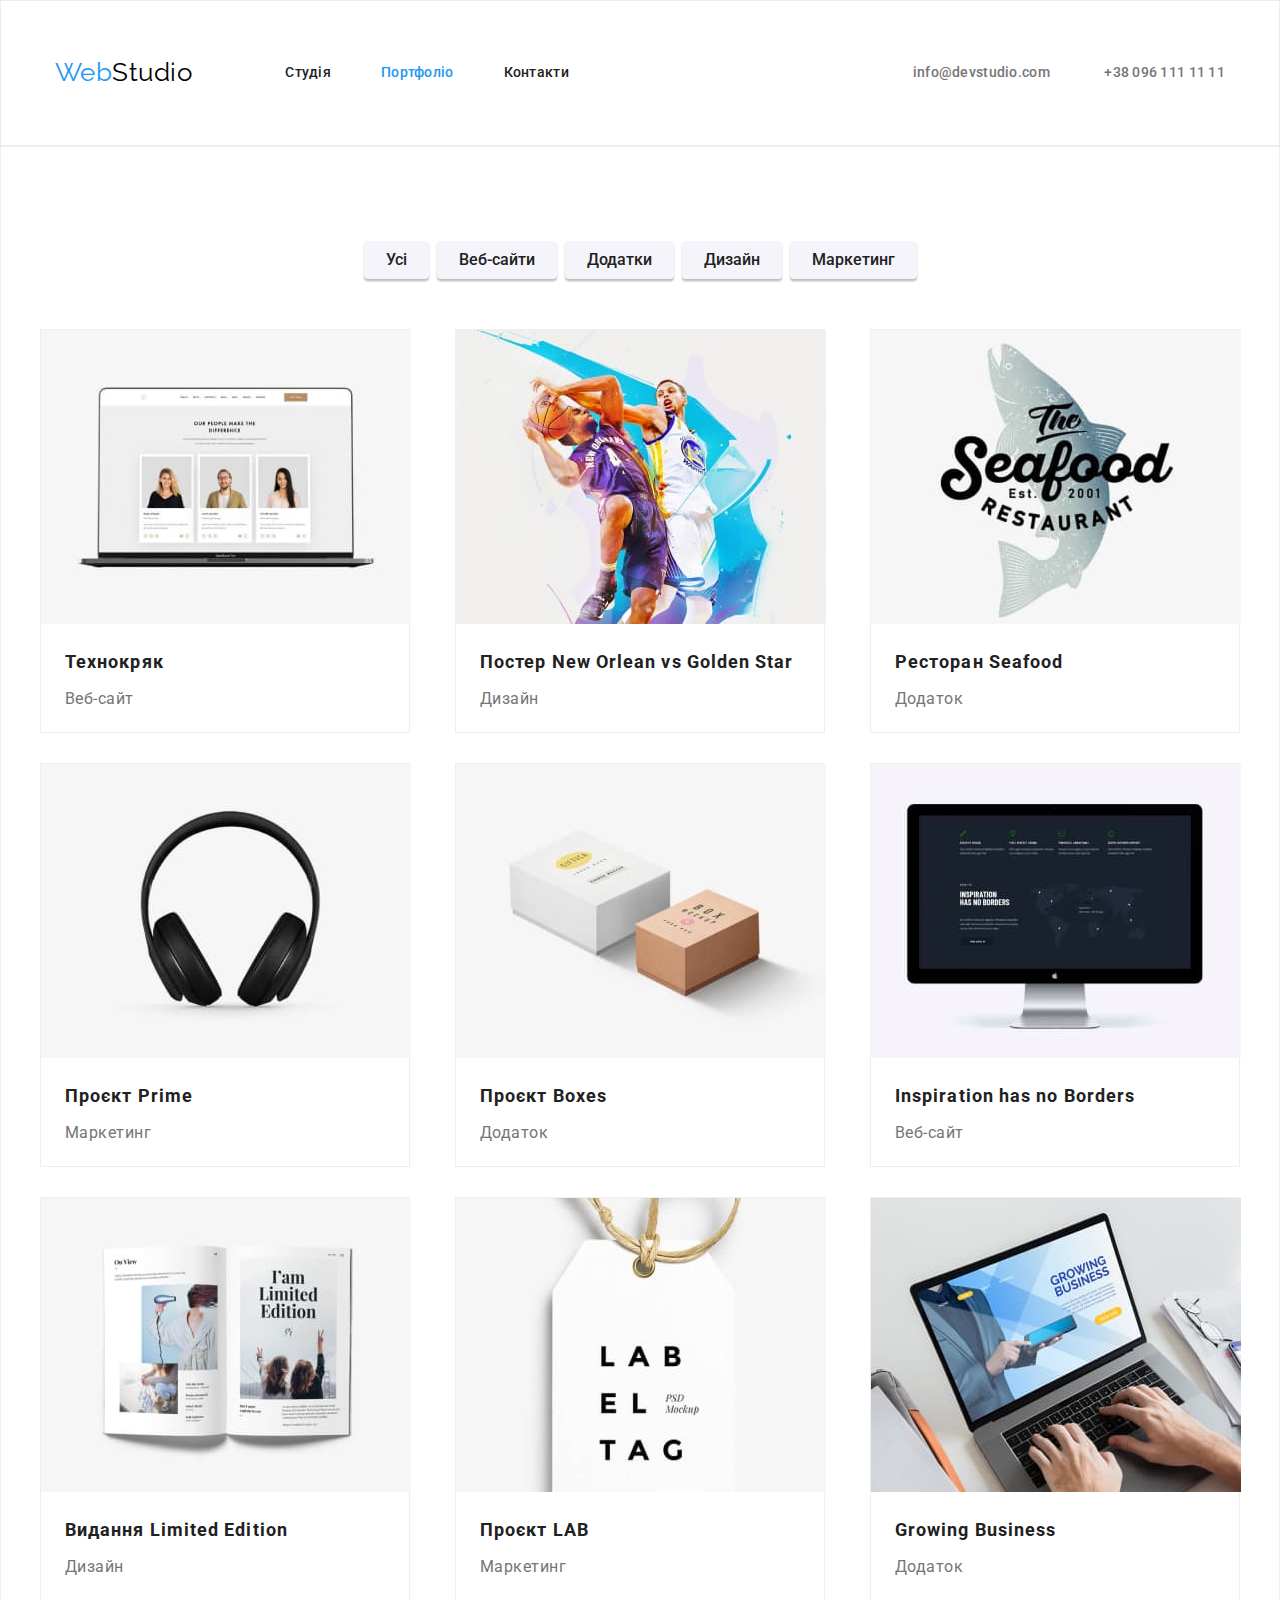
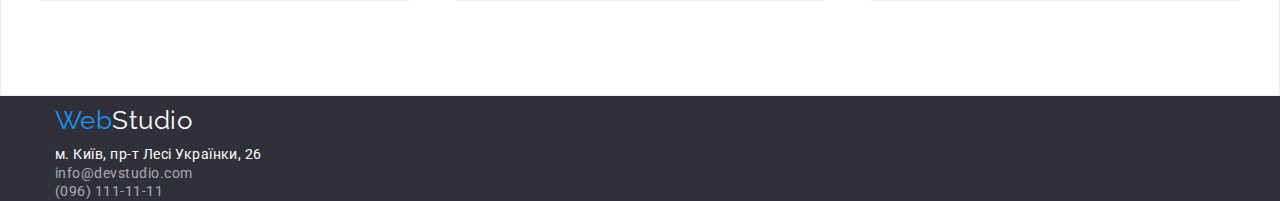
==== portfolio.html @ 74b1139f "BKG-Hero" ====
<!DOCTYPE html>
<html lang="uk">
  <head>
    <meta charset="UTF-8" />
    <meta http-equiv="X-UA-Compatible" content="IE=edge" />
    <meta name="viewport" content="width=device-width, initial-scale=1.0" />
    <title>Document</title>
    <link rel="preconnect" href="https://fonts.googleapis.com" />
    <link rel="preconnect" href="https://fonts.gstatic.com" crossorigin />
    <link
      href="https://fonts.googleapis.com/css2?family=Raleway:wght@700&family=Roboto:wght@400;500;700;900&display=swap"
      rel="stylesheet"
    />
    <link
      rel="stylesheet"
      href="https://cdnjs.cloudflare.com/ajax/libs/modern-normalize/1.1.0/modern-normalize.min.css"
    />
    <link rel="stylesheet" href="./css/styles.css" />
  </head>
  <body>
    <!-- Шапка сайта -->
    <header class="header">
      <div class="container-header">
        <a href="./index.html" lang="en" class="logo">
          <span class="logo-web">Web</span
          ><span class="logo-studio">Studio</span>
        </a>

        <nav>
          <ul class="nav-site list">
            <li class="nav-link">
              <a href="./index.html" class="link">Студія</a>
            </li>
            <li class="nav-link">
              <a href="./portfolio.html" class="link current">Портфоліо</a>
            </li>
            <li class="nav-link"><a href="#" class="link">Контакти</a></li>
          </ul>
        </nav>
        <div class="container-contact">
          <ul class="nav list">
            <li class="nav-contact">
              <a href="mailto:info@devstudio.com" class="item"
                >info@devstudio.com</a
              >
            </li>
            <li class="nav-contact">
              <a href="tel:+380961111111" class="item">+38 096 111 11 11</a>
            </li>
          </ul>
        </div>
      </div>
    </header>

    <main>
      <!-- Що робимо -->
      <section class="project">
        <div class="container-project">
          <h1 hidden>Що ми робимо</h1>
          <ul class="btn list">
            <li>
              <button class="buttons" type="button">Усі</button>
            </li>
            <li>
              <button class="buttons" type="button">Веб-сайти</button>
            </li>
            <li>
              <button class="buttons" type="button">Додатки</button>
            </li>
            <li>
              <button class="buttons" type="button">Дизайн</button>
            </li>
            <li>
              <button class="buttons" type="button">Маркетинг</button>
            </li>
          </ul>
        </div>

        <!-- Проекти -->
        <div class="container-portfolio">
          <h2 hidden>Наши проекти</h2>
          <div class="container-portfolio-list">
            <ul class="portfolio-list">
              <li class="section-project list">
                <img
                  class="photo-portfolio"
                  src="./images/portfo1.jpg"
                  alt="Відкритий ноутбук"
                  width="370"
                />
                <h3 class="aside-subject">Технокряк</h3>
                <p class="subject">Веб-сайт</p>
              </li>
              <li class="section-project list">
                <img
                  class="photo-portfolio"
                  src="./images/portfo2.jpg"
                  alt="Грають в баскетбол"
                  width="370"
                />
                <h3 class="aside-subject">Постер New Orlean vs Golden Star</h3>
                <p class="subject">Дизайн</p>
              </li>
              <li class="section-project list">
                <img
                  class="photo-portfolio"
                  src="./images/portfo3.jpg"
                  alt="Логотип ресторану"
                  width="370"
                />
                <h3 class="aside-subject">Ресторан Seafood</h3>
                <p class="subject">Додаток</p>
              </li>
              <li class="section-project list">
                <img
                  class="photo-portfolio"
                  src="./images/portfo4.jpg"
                  alt="Навушники"
                  width="370"
                />
                <h3 class="aside-subject">Проєкт Prime</h3>
                <p class="subject">Маркетинг</p>
              </li>
              <li class="section-project list">
                <img
                  class="photo-portfolio"
                  src="./images/portfo5.jpg"
                  alt="Дві коробки"
                  width="370"
                />
                <h3 class="aside-subject">Проєкт Boxes</h3>
                <p class="subject">Додаток</p>
              </li>
              <li class="section-project list">
                <img
                  class="photo-portfolio"
                  src="./images/portfo6.jpg"
                  alt="Монітор"
                  width="370"
                />
                <h3 class="aside-subject">Inspiration has no Borders</h3>
                <p class="subject">Веб-сайт</p>
              </li>
              <li class="section-project list">
                <img
                  class="photo-portfolio"
                  src="./images/portfo7.jpg"
                  alt="Відкрита книга"
                  width="370"
                />
                <h3 class="aside-subject">Видання Limited Edition</h3>
                <p class="subject">Дизайн</p>
              </li>
              <li class="section-project list">
                <img
                  class="photo-portfolio"
                  src="./images/portfo8.jpg"
                  alt="Бірка"
                  width="370"
                />
                <h3 class="aside-subject">Проєкт LAB</h3>
                <p class="subject">Маркетинг</p>
              </li>
              <li class="section-project list">
                <img
                  class="photo-portfolio"
                  src="./images/portfo9.jpg"
                  alt="Працює з ноутбуком"
                  width="370"
                />
                <h3 class="aside-subject">Growing Business</h3>
                <p class="subject">Додаток</p>
              </li>
            </ul>
          </div>
        </div>
      </section>
    </main>

    <!-- Футер -->

    <footer class="footer">
      <div class="container-footer">
        <a class="logo-footer" href="./index.html"
          ><span class="logo-webf">Web</span>Studio</a
        >

        <address>
          <ul class="nav-footer list">
            <li>
              <a
                class="items"
                href="https://goo.gl/maps/CPtrU1FHBa2aNyZL9"
                target="_blank"
                rel="noopener noreferrer nofollow"
              >
                м. Київ, пр-т Лесі Українки, 26</a
              >
            </li>
            <li>
              <a class="items-contact" href="mailto:info@devstudio.com"
                >info@devstudio.com</a
              >
            </li>
            <li>
              <a class="items-contact" href="tel:+380961111111"
                >(096) 111-11-11</a
              >
            </li>
          </ul>
        </address>
      </div>
    </footer>
  </body>
</html>
---- css/styles.css ----
/* колір основного тексту #212121*/
/* вторинний колір тексту rgba(117, 117, 117, 1) */
/* білий #FFFFFF */
/* акцент #2196F3 */
/* вторинний колір фона #F5F4FA */
/* колір контактів #757575 */

:root {
  --primary-text-color: #212121;
  --color-white: #ffffff;
  --text-color: #757575;
  --accent-color: #2196f3;
  --background-color-primary: #2f303a;
  --background-color: #f5f5f5;
  --background-color-sekondary: #f5f4fa;
  --color-logo: #000000;
  --background-color-button: #188ce8;
  --font-family-primary: Roboto;
  --font-family-sekondary: Raleway;
  --color-text-contact: rgba(255, 255, 255, 0.6);
}

body {
  color: var(--primary-text-color);
  font-family: Roboto, sans-serif;
  letter-spacing: 0.03em;
}

.list {
  padding: 0;
  margin: 0;
  list-style: none;
}

/* Лого */

.header {
  border: 1px solid #ececec;
}

.container-header {
  display: flex;
  justify-content: space-between;
  align-items: center;
  width: 100%;
  max-width: 1200px;
  margin: 0 auto;
  padding: 0 15px;
}

.logo {
  padding-top: 24px;
  padding-bottom: 25px;
  margin-right: 93px;

  font-family: var(--font-family-sekondary);
  font-size: 26px;
  line-height: 1.9;
  text-decoration: none;
}

.logo .logo-web {
  color: var(--accent-color);
}

.logo .logo-web:hover,
.logo .logo-web:focus {
  color: var(--primary-text-color);
}

.logo {
  color: var(--color-logo);
}

.logo:hover,
.logo:focus {
  color: var(--accent-color);
}

.nav-site {
  display: flex;
  padding: 32px 0;
  margin: 0 auto;
}

.nav-link:not(:last-child) {
  margin-right: 50px;
}

.nav-link:last-child {
  margin-right: 344px;
}

.nav-link .link {
  color: var(--primary-text-color);
  display: block;
  padding: 32px 0;

  font-weight: 500;
  font-size: 14px;
  line-height: 1.14;
  letter-spacing: 0.02em;
  text-decoration: none;
}

.nav-link .link:hover,
.nav-link .link:focus {
  color: var(--accent-color);
}

.nav-link .link.current {
  color: var(--accent-color);
}

.container-contact {
  width: 100%;
  max-width: 1200px;
  margin: 0 auto;
}
.nav {
  display: flex;
  justify-content: space-between;
  align-content: center;
  padding-top: 32px;
  padding-bottom: 32px;
  gap: 50px;
}

.nav .item {
  display: block;
  color: var(--text-color);

  font-weight: 500;
  font-size: 14px;
  line-height: 1.14;
  letter-spacing: 0.02em;
  text-decoration: none;
}

.nav .item:hover,
.nav .item:focus {
  color: var(--accent-color);
}

/* Hero */

.hero {
  padding: 0 0 94px 0;
  text-align: center;
}

.overlay {
  width: 1600px;
  height: 600px;
  margin-left: auto;
  margin-right: auto;
  background-image: linear-gradient(
      to right,
      rgba(47, 48, 58, 0.4),
      rgba(47, 48, 58, 0.4)
    ),
    url('../images/bg-hero.jpg');
  background-repeat: no-repeat;
  background-position: center;
  background-size: contain;
}

.hero-title {
  max-width: 696px;
  padding-top: 200px;
  margin-top: 0;
  margin-bottom: 30px;
  margin-left: auto;
  margin-right: auto;
  color: var(--color-white);

  font-weight: 900;
  font-size: 44px;
  line-height: 1.36;
  letter-spacing: 0.06em;
  text-transform: uppercase;
}

.button {
  cursor: pointer;

  min-width: 216px;
  padding: 10px 32px;
  margin-bottom: 200px;
  margin-left: auto;
  margin-right: auto;

  font-family: inherit;
  font-weight: 700;
  font-size: 16px;
  line-height: 1.88;
  letter-spacing: 0.06em;
  box-shadow: 0px 4px 4px rgba(0, 0, 0, 0.15);
  border-radius: 4px;
  border: none;
  color: var(--color-white);
  background-color: var(--accent-color);
}

.button:hover,
.button:focus {
  color: var(--color-white);
  background-color: var(--background-color-button);
}

/* Section Переваги */
.section-benefits {
  padding: 94px 0;
}

.container-benefits {
  display: flex;

  width: 100%;
  max-width: 1200px;
  margin: 0 auto;
  padding: 0 15px;
}
.section-title {
  display: flex;
  padding-bottom: 24px;

  gap: 30px;
}

.title-benefits {
  display: block;
}

.title-item {
  margin-bottom: 10px;
  margin-top: 0;
  font-size: 14px;
  line-height: 1.14;
  text-transform: uppercase;
  color: var(--primary-text-color);
}

.subtitle-item {
  margin-top: 0;

  color: var(--text-color);

  font-size: 14px;
  line-height: 1.71;
}

/* Section Що робимо */
.section-work {
  padding: 94px 0;
  text-align: center;
}

.container-work {
  width: 100%;
  max-width: 1200px;
  margin: 0 auto;
  padding: 0 15px;
}

.work-list {
  display: flex;
  justify-content: center;
  align-items: center;
  gap: 30px;
}

.work-title {
  margin-top: 0;
  margin-bottom: 50px;

  color: var(--primary-text-color);

  font-size: 36px;
  line-height: 1.17;
}

.photo-work:last-child {
  margin-right: 215px;
}

.photo-work:first-child {
  margin-left: 215px;
}
/* Section Наша команда */

.section-team {
  padding: 94px 0;
  text-align: center;
  background-color: var(--background-color-sekondary);
}

.container-team {
  width: 100%;
  max-width: 1200px;
  margin: 0 auto;
  padding: 0 15px;
}

.team {
  display: flex;
  justify-content: center;
  align-items: center;
  gap: 30px;
}

.team-title {
  display: flex;
  justify-content: center;
  align-items: center;
  margin-top: 0;
  margin-bottom: 50px;

  color: var(--primary-text-color);

  font-size: 36px;
  line-height: 1.17;
}

.tiam-foto {
  display: block;

  background-color: var(--color-white);
  box-shadow: 0px 1px 3px rgba(0, 0, 0, 0.12), 0px 1px 1px rgba(0, 0, 0, 0.14),
    0px 2px 1px rgba(0, 0, 0, 0.2);
  border-radius: 0px 0px 4px 4px;
}

.title {
  margin-top: 30px;
  margin-bottom: 0;
  color: var(--primary-text-color);

  font-weight: 500;
  font-size: 16px;
  line-height: 1.19;
}

.subtitle {
  margin-top: 10pt;
  margin-bottom: 30px;
  color: var(--text-color);

  font-size: 16px;
  line-height: 1.19;
}

/* Footer */
.footer {
  padding-top: 0;
  background-color: var(--background-color-primary);
}

.container-footer {
  width: 100%;
  max-width: 1200px;
  margin: 0 auto;
  padding: 0 15px;
}

.logo-footer .logo-webf {
  font-family: var(--font-family-sekondary);
  font-size: 26px;
  line-height: 1.9;

  color: var(--accent-color);
}

.logo-footer .logo-webf:hover,
.logof .logo-webf:focus {
  color: var(--color-white);
}

.logo-footer {
  font-family: var(--font-family-sekondary);
  font-size: 26px;
  line-height: 1.9;
  text-decoration: none;
  color: var(--color-white);
}

.logo-footer:hover,
.logo-footer:focus {
  color: var(--accent-color);
}

.nav-footer .items {
  color: var(--color-white);

  font-style: normal;
  font-size: 14px;
  line-height: 1.17;
  text-decoration: none;
}

.nav-footer .items:hover,
.nav-footer .items:focus {
  color: var(--accent-color);
}

.nav-footer .items-contact {
  color: var(--color-text-contact);

  font-style: normal;
  font-size: 14px;
  line-height: 1.17;
  text-decoration: none;
}

.nav-footer .items-contact:hover,
.nav-footer .items-contact:focus {
  color: var(--accent-color);
}

/* Стилі для portfolio.html */

/* Кнопки навігації */
.project {
  padding: 94px 0;
  background-color: var(--color-white);
  border: 1px solid #eeeeee;
}

.container-project {
  width: 100%;
  max-width: 1200px;
  margin: 0 auto;
  padding: 0 15px;
}

.btn {
  display: flex;
  justify-content: center;
  margin-bottom: 50px;
  gap: 8px;
}

.buttons {
  cursor: pointer;

  padding: 6px 22px;

  color: var(--primary-text-color);
  background-color: var(--background-color-sekondary);
  box-shadow: 0px 3px 1px rgba(0, 0, 0, 0.1), 0px 1px 2px rgba(0, 0, 0, 0.08),
    0px 2px 2px rgba(0, 0, 0, 0.12);
  border-radius: 4px;
  border: none;

  font-family: inherit;
  font-weight: 500;
  font-size: 16px;
  line-height: 1.63;
  text-align: center;
}

.buttons:hover,
.buttons:focus {
  color: var(--color-white);
  background-color: var(--accent-color);
}

/* Наші проекти */
.container-portfolio {
  width: 100%;
  max-width: 1200px;
  margin: 0 auto;
  padding: 0;
}
.portfolio-list {
  display: flex;
  justify-content: space-between;
  flex-wrap: wrap;
  padding: 0;
  margin: 0;
  gap: 30px 30px;
}

.section-project {
  width: 370px;
  height: 404px;
  border: 1px solid #eeeeee;
}

.photo-portfolio {
  display: block;
  margin-bottom: 20px;
}

.aside-subject {
  padding: 0 24px;

  margin-top: 0;
  margin-bottom: 4px;
  color: var(--primary-text-color);

  font-size: 18px;
  line-height: 2;
  letter-spacing: 0.06em;
}

.subject {
  padding: 0 24px;
  margin-top: 0px;
  margin-bottom: 20px;
  color: var(--text-color);

  font-size: 16px;
  line-height: 1.88;
}
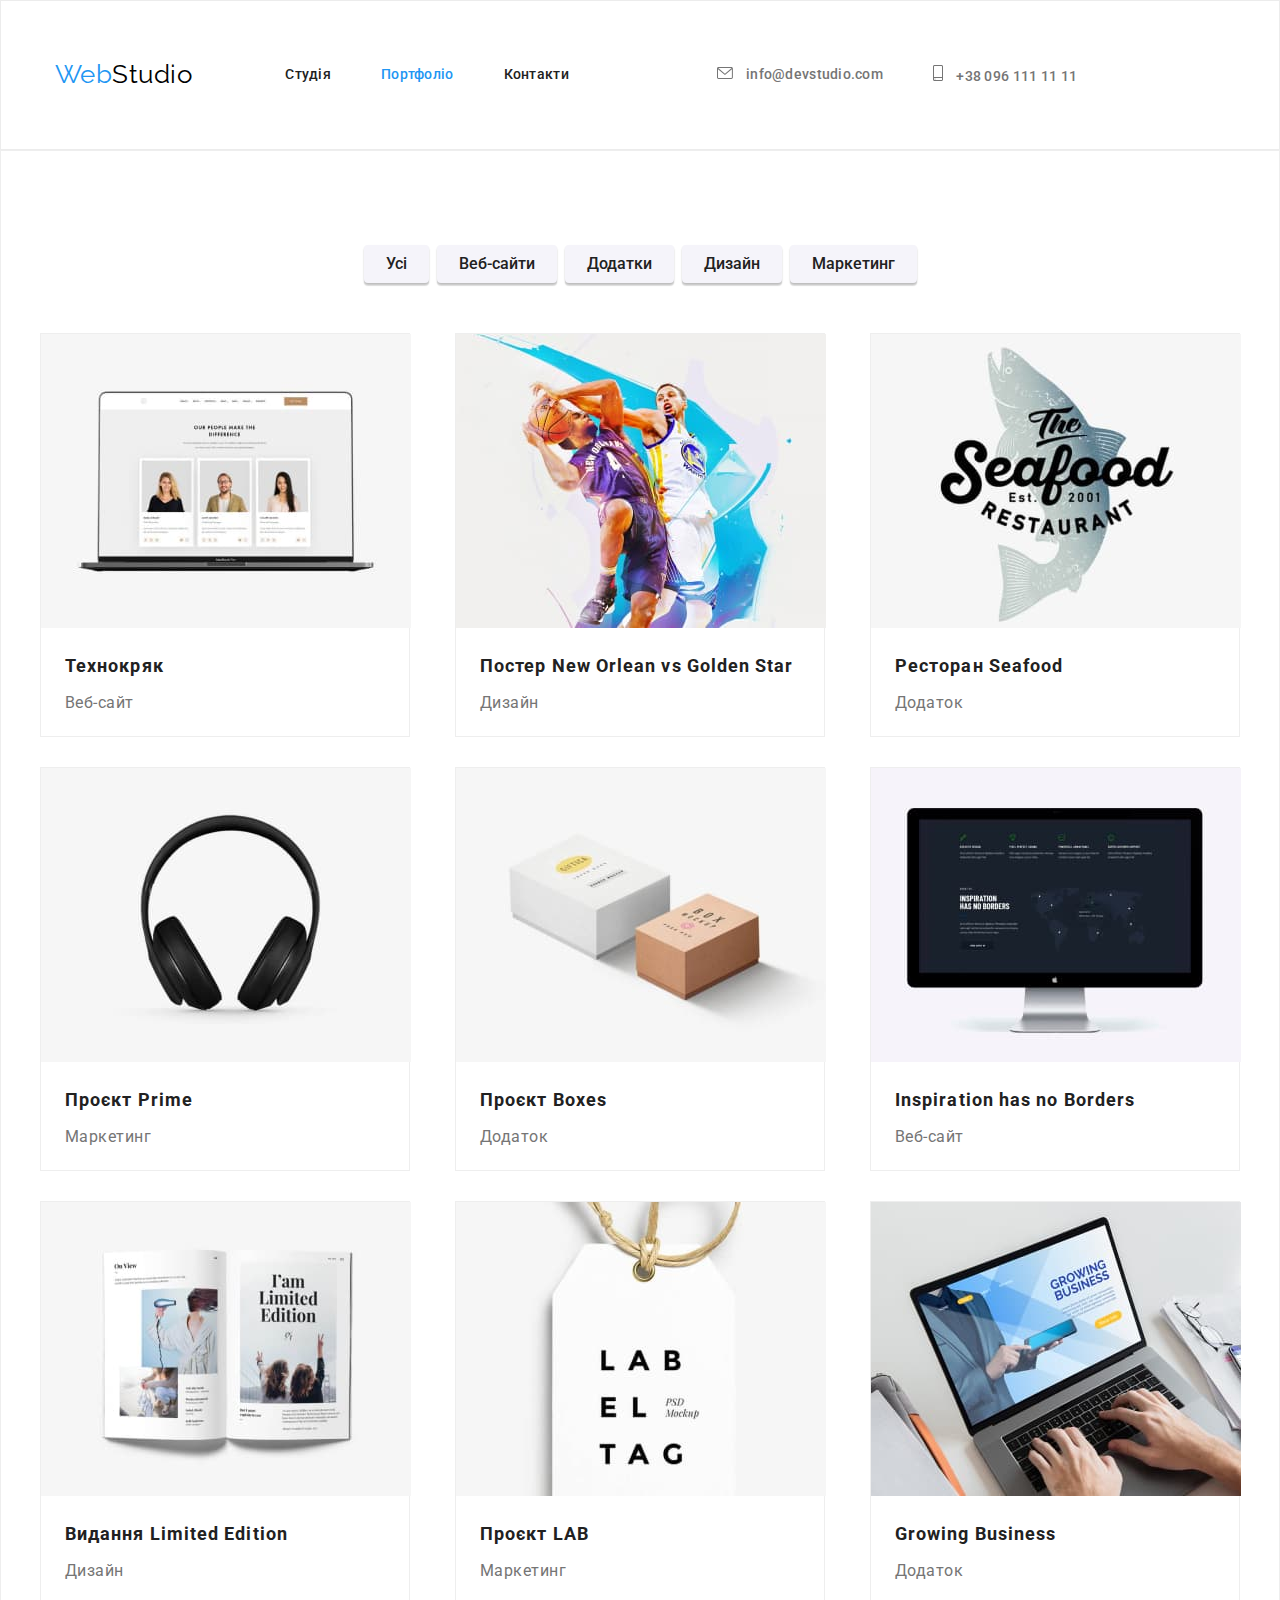
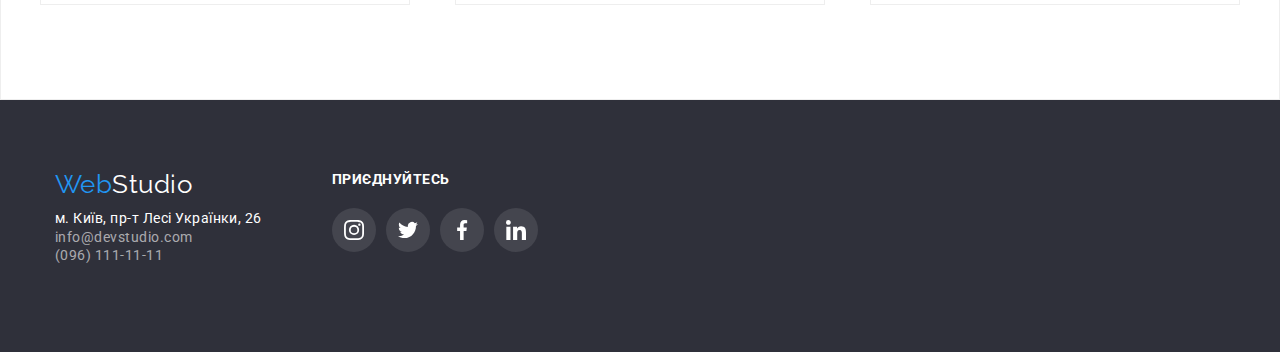
==== commit 8d7b2b98: "Додав соціал в футер" ====
--- a/portfolio.html
+++ b/portfolio.html
@@ -21,10 +21,9 @@
     <!-- Шапка сайта -->
     <header class="header">
       <div class="container-header">
-        <a href="./index.html" lang="en" class="logo">
-          <span class="logo-web">Web</span
-          ><span class="logo-studio">Studio</span>
-        </a>
+        <a class="logo" href="./index.html"
+          ><span class="logo-web">Web</span>Studio</a
+        >
 
         <nav>
           <ul class="nav-site list">
@@ -40,12 +39,20 @@
         <div class="container-contact">
           <ul class="nav list">
             <li class="nav-contact">
-              <a href="mailto:info@devstudio.com" class="item"
-                >info@devstudio.com</a
+              <a href="mailto:info@devstudio.com" class="item-header">
+                <svg class="icon-header" width="16" height="12">
+                  <use href="./images/sprite.svg#icon-mail"></use>
+                </svg>
+                info@devstudio.com</a
               >
             </li>
             <li class="nav-contact">
-              <a href="tel:+380961111111" class="item">+38 096 111 11 11</a>
+              <a href="tel:+380961111111" class="item-header">
+                <svg class="icon-header" width="10" height="16">
+                  <use href="./images/sprite.svg#icon-smartphone"></use>
+                </svg>
+                +38 096 111 11 11</a
+              >
             </li>
           </ul>
         </div>
@@ -181,34 +188,74 @@
 
     <footer class="footer">
       <div class="container-footer">
-        <a class="logo-footer" href="./index.html"
-          ><span class="logo-webf">Web</span>Studio</a
-        >
-
-        <address>
-          <ul class="nav-footer list">
-            <li>
-              <a
-                class="items"
-                href="https://goo.gl/maps/CPtrU1FHBa2aNyZL9"
-                target="_blank"
-                rel="noopener noreferrer nofollow"
-              >
-                м. Київ, пр-т Лесі Українки, 26</a
-              >
-            </li>
-            <li>
-              <a class="items-contact" href="mailto:info@devstudio.com"
-                >info@devstudio.com</a
-              >
-            </li>
-            <li>
-              <a class="items-contact" href="tel:+380961111111"
-                >(096) 111-11-11</a
-              >
-            </li>
-          </ul>
-        </address>
+        <div class="container-address">
+          <a class="logo-footer" href="./index.html"
+            ><span class="logo-webf">Web</span>Studio</a
+          >
+
+          <address>
+            <ul class="nav-footer list">
+              <li>
+                <a
+                  class="items"
+                  href="https://goo.gl/maps/CPtrU1FHBa2aNyZL9"
+                  target="_blank"
+                  rel="noopener noreferrer nofollow"
+                >
+                  м. Київ, пр-т Лесі Українки, 26</a
+                >
+              </li>
+              <li>
+                <a class="items-contact" href="mailto:info@devstudio.com"
+                  >info@devstudio.com</a
+                >
+              </li>
+              <li>
+                <a class="items-contact" href="tel:+380961111111"
+                  >(096) 111-11-11</a
+                >
+              </li>
+            </ul>
+          </address>
+        </div>
+
+        <!-- Footer social  -->
+
+        <div class="social-footer">
+          <h3 class="title-footer">Приєднуйтесь</h3>
+          <ul class="footer-social list">
+            <div class="logo-social">
+              <li>
+                <a class="link-social" href="#">
+                  <svg class="icon-social" width="20" height="20">
+                    <use href="./images/sprite.svg#icon-instagram"></use>
+                  </svg>
+                </a>
+              </li>
+              <li>
+                <a class="link-social" href="#">
+                  <svg class="icon-social" width="20" height="20">
+                    <use href="./images/sprite.svg#icon-twitter"></use>
+                  </svg>
+                </a>
+              </li>
+              <li>
+                <a class="link-social" href="#">
+                  <svg class="icon-social" width="20" height="20">
+                    <use href="./images/sprite.svg#icon-facebook"></use>
+                  </svg>
+                </a>
+              </li>
+              <li>
+                <a class="link-social" href="#">
+                  <svg class="icon-social" width="20" height="20">
+                    <use href="./images/sprite.svg#icon-linkedin"></use>
+                  </svg>
+                </a>
+              </li>
+            </div>
+          </ul>
+        </div>
       </div>
     </footer>
   </body>
--- a/css/styles.css
+++ b/css/styles.css
@@ -18,6 +18,9 @@
   --font-family-primary: Roboto;
   --font-family-sekondary: Raleway;
   --color-text-contact: rgba(255, 255, 255, 0.6);
+  --background-color-social: #afb1b8;
+  --border-color-header: #ececec;
+  --border-color-portfolio: #eeeeee;
 }
 
 body {
@@ -35,7 +38,7 @@
 /* Лого */
 
 .header {
-  border: 1px solid #ececec;
+  border: 1px solid var(--border-color-header);
 }
 
 .container-header {
@@ -88,7 +91,7 @@
 }
 
 .nav-link:last-child {
-  margin-right: 344px;
+  margin-right: auto;
 }
 
 .nav-link .link {
@@ -113,21 +116,34 @@
 }
 
 .container-contact {
-  width: 100%;
-  max-width: 1200px;
-  margin: 0 auto;
-}
-.nav {
-  display: flex;
-  justify-content: space-between;
-  align-content: center;
+  max-width: 1200px;
   padding-top: 32px;
   padding-bottom: 32px;
+  margin: 0 auto;
+  text-align: center;
+}
+.nav {
+  display: flex;
   gap: 50px;
 }
 
-.nav .item {
+.nav-contact {
+  display: flex;
+  justify-content: center;
+  align-items: center;
+}
+.icon-header {
+  margin-right: 10px;
+  margin-left: auto;
+  fill: currentColor;
+}
+.icon-header:hover {
+  color: var(--accent-color);
+}
+
+.nav .item-header {
   display: block;
+  padding: 32px 0;
   color: var(--text-color);
 
   font-weight: 500;
@@ -137,8 +153,8 @@
   text-decoration: none;
 }
 
-.nav .item:hover,
-.nav .item:focus {
+.nav .item-header:hover,
+.nav .item-header:focus {
   color: var(--accent-color);
 }
 
@@ -150,6 +166,7 @@
 }
 
 .overlay {
+  max-width: 100%;
   width: 1600px;
   height: 600px;
   margin-left: auto;
@@ -214,8 +231,6 @@
 }
 
 .container-benefits {
-  display: flex;
-
   width: 100%;
   max-width: 1200px;
   margin: 0 auto;
@@ -224,12 +239,19 @@
 .section-title {
   display: flex;
   padding-bottom: 24px;
-
   gap: 30px;
 }
 
-.title-benefits {
-  display: block;
+.benefits-img {
+  display: flex;
+  justify-content: center;
+  align-items: center;
+  width: 270px;
+  height: 120px;
+  margin-bottom: 30px;
+  fill: currentColor;
+  background-color: var(--background-color-sekondary);
+  border-radius: 4px;
 }
 
 .title-item {
@@ -343,24 +365,107 @@
 
 .subtitle {
   margin-top: 10pt;
-  margin-bottom: 30px;
+  margin-bottom: 16px;
   color: var(--text-color);
 
   font-size: 16px;
   line-height: 1.19;
 }
 
+.social-team {
+  display: flex;
+  justify-content: center;
+  align-items: center;
+  width: 206px;
+  height: 44px;
+  margin-bottom: 30px;
+  gap: 16px;
+}
+
+.social-team {
+  margin-left: auto;
+  margin-right: auto;
+}
+
+.social-logo {
+  display: flex;
+  justify-content: center;
+  align-items: center;
+  width: 206px;
+  height: 44px;
+  gap: 10px;
+}
+
+.social-link {
+  display: flex;
+  justify-content: center;
+  align-items: center;
+  width: 44px;
+  height: 44px;
+  fill: var(--background-color-social);
+  background-color: var(--color-white);
+  border-radius: 50%;
+}
+.social-link:hover {
+  fill: var(--color-white);
+  background-color: var(--accent-color);
+}
+/* Regular customers */
+.regular-customers {
+  padding: 94px 0;
+  text-align: center;
+}
+.container-customers {
+  width: 100%;
+  max-width: 1200px;
+  margin: 0 auto;
+  padding: 0 15px;
+}
+.title-customers {
+  margin-top: 0;
+  margin-bottom: 50px;
+  font-size: 36px;
+  line-height: 1.17;
+}
+.customets-logo {
+  display: flex;
+  justify-content: center;
+  align-items: center;
+  gap: 30px;
+}
+
+.customers-link {
+  display: flex;
+  justify-content: center;
+  align-items: center;
+  width: 170px;
+  height: 92px;
+  fill: var(--background-color-social);
+  background-color: var(--color-white);
+  border: 1px solid var(--background-color-social);
+  border-radius: 4px;
+}
+.customers-link:hover {
+  fill: var(--accent-color);
+  border: 1px solid var(--accent-color);
+}
 /* Footer */
 .footer {
+  height: 252px;
   padding-top: 0;
   background-color: var(--background-color-primary);
 }
 
 .container-footer {
+  display: flex;
   width: 100%;
   max-width: 1200px;
   margin: 0 auto;
   padding: 0 15px;
+}
+.container-address {
+  margin-top: 60px;
+  margin-bottom: 60px;
 }
 
 .logo-footer .logo-webf {
@@ -417,13 +522,59 @@
   color: var(--accent-color);
 }
 
-/* Стилі для portfolio.html */
+/* Footer social */
+.social-footer {
+  margin-top: 72px;
+  margin-left: 70px;
+  margin-bottom: 100px;
+  width: 206px;
+  height: 80px;
+}
+
+.title-footer {
+  margin-top: 0;
+  margin-bottom: 20px;
+  font-size: 14px;
+  line-height: 1.14;
+  text-transform: uppercase;
+
+  color: var(--color-white);
+}
+.footer-social {
+  display: flex;
+  justify-content: center;
+  align-items: center;
+  gap: 10px;
+}
+
+.logo-social {
+  display: flex;
+  justify-content: center;
+  align-items: center;
+
+  gap: 10px;
+}
+
+.link-social {
+  display: flex;
+  justify-content: center;
+  align-items: center;
+  width: 44px;
+  height: 44px;
+  fill: var(--color-white);
+  background-color: rgba(255, 255, 255, 0.1);
+  border-radius: 50%;
+}
+.link-social:hover {
+  fill: var(--color-white);
+  background-color: var(--accent-color);
+}
 
 /* Кнопки навігації */
 .project {
   padding: 94px 0;
   background-color: var(--color-white);
-  border: 1px solid #eeeeee;
+  border: 1px solid var(--border-color-portfolio);
 }
 
 .container-project {
@@ -484,7 +635,7 @@
 .section-project {
   width: 370px;
   height: 404px;
-  border: 1px solid #eeeeee;
+  border: 1px solid var(--border-color-portfolio);
 }
 
 .photo-portfolio {
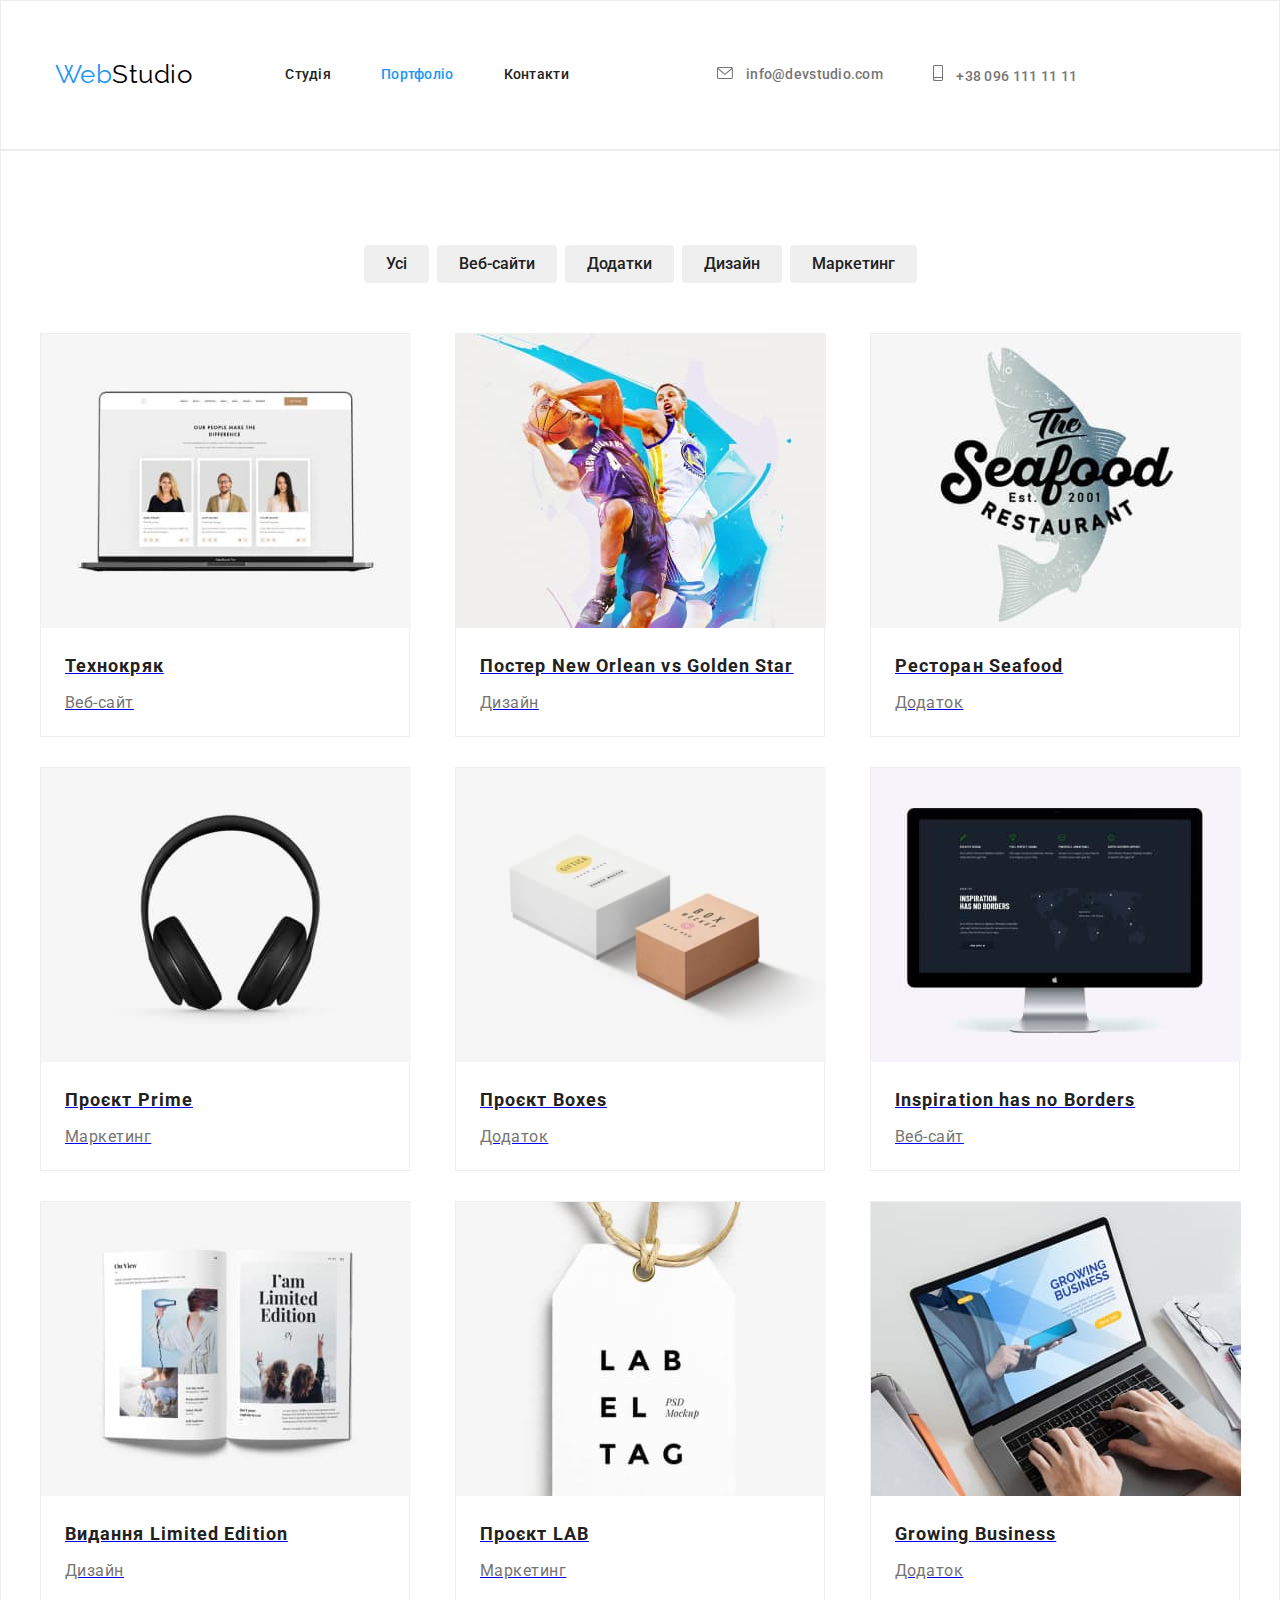
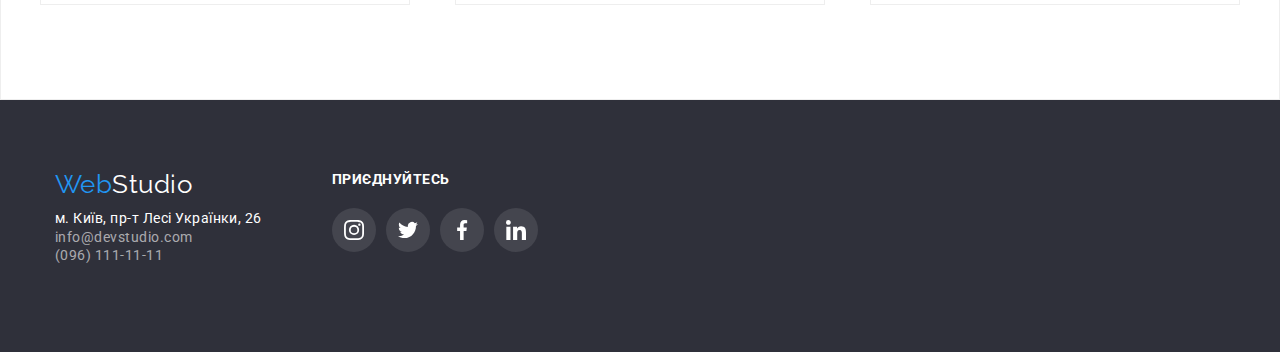
==== commit 9cab4cfa: "Додав тінь в картки" ====
--- a/portfolio.html
+++ b/portfolio.html
@@ -89,94 +89,114 @@
           <div class="container-portfolio-list">
             <ul class="portfolio-list">
               <li class="section-project list">
-                <img
-                  class="photo-portfolio"
-                  src="./images/portfo1.jpg"
-                  alt="Відкритий ноутбук"
-                  width="370"
-                />
-                <h3 class="aside-subject">Технокряк</h3>
-                <p class="subject">Веб-сайт</p>
-              </li>
-              <li class="section-project list">
-                <img
-                  class="photo-portfolio"
-                  src="./images/portfo2.jpg"
-                  alt="Грають в баскетбол"
-                  width="370"
-                />
-                <h3 class="aside-subject">Постер New Orlean vs Golden Star</h3>
-                <p class="subject">Дизайн</p>
-              </li>
-              <li class="section-project list">
-                <img
-                  class="photo-portfolio"
-                  src="./images/portfo3.jpg"
-                  alt="Логотип ресторану"
-                  width="370"
-                />
-                <h3 class="aside-subject">Ресторан Seafood</h3>
-                <p class="subject">Додаток</p>
-              </li>
-              <li class="section-project list">
-                <img
-                  class="photo-portfolio"
-                  src="./images/portfo4.jpg"
-                  alt="Навушники"
-                  width="370"
-                />
-                <h3 class="aside-subject">Проєкт Prime</h3>
-                <p class="subject">Маркетинг</p>
-              </li>
-              <li class="section-project list">
-                <img
-                  class="photo-portfolio"
-                  src="./images/portfo5.jpg"
-                  alt="Дві коробки"
-                  width="370"
-                />
-                <h3 class="aside-subject">Проєкт Boxes</h3>
-                <p class="subject">Додаток</p>
-              </li>
-              <li class="section-project list">
-                <img
-                  class="photo-portfolio"
-                  src="./images/portfo6.jpg"
-                  alt="Монітор"
-                  width="370"
-                />
-                <h3 class="aside-subject">Inspiration has no Borders</h3>
-                <p class="subject">Веб-сайт</p>
-              </li>
-              <li class="section-project list">
-                <img
-                  class="photo-portfolio"
-                  src="./images/portfo7.jpg"
-                  alt="Відкрита книга"
-                  width="370"
-                />
-                <h3 class="aside-subject">Видання Limited Edition</h3>
-                <p class="subject">Дизайн</p>
-              </li>
-              <li class="section-project list">
-                <img
-                  class="photo-portfolio"
-                  src="./images/portfo8.jpg"
-                  alt="Бірка"
-                  width="370"
-                />
-                <h3 class="aside-subject">Проєкт LAB</h3>
-                <p class="subject">Маркетинг</p>
-              </li>
-              <li class="section-project list">
-                <img
-                  class="photo-portfolio"
-                  src="./images/portfo9.jpg"
-                  alt="Працює з ноутбуком"
-                  width="370"
-                />
-                <h3 class="aside-subject">Growing Business</h3>
-                <p class="subject">Додаток</p>
+                <a href="#" class="portfolio-link">
+                  <img
+                    class="photo-portfolio"
+                    src="./images/portfo1.jpg"
+                    alt="Відкритий ноутбук"
+                    width="370"
+                  />
+                  <h3 class="aside-subject">Технокряк</h3>
+                  <p class="subject">Веб-сайт</p>
+                </a>
+              </li>
+              <li class="section-project list">
+                <a href="#" class="portfolio-link">
+                  <img
+                    class="photo-portfolio"
+                    src="./images/portfo2.jpg"
+                    alt="Грають в баскетбол"
+                    width="370"
+                  />
+                  <h3 class="aside-subject">
+                    Постер New Orlean vs Golden Star
+                  </h3>
+                  <p class="subject">Дизайн</p>
+                </a>
+              </li>
+              <li class="section-project list">
+                <a href="#" class="portfolio-link">
+                  <img
+                    class="photo-portfolio"
+                    src="./images/portfo3.jpg"
+                    alt="Логотип ресторану"
+                    width="370"
+                  />
+                  <h3 class="aside-subject">Ресторан Seafood</h3>
+                  <p class="subject">Додаток</p>
+                </a>
+              </li>
+              <li class="section-project list">
+                <a href="#" class="portfolio-link">
+                  <img
+                    class="photo-portfolio"
+                    src="./images/portfo4.jpg"
+                    alt="Навушники"
+                    width="370"
+                  />
+                  <h3 class="aside-subject">Проєкт Prime</h3>
+                  <p class="subject">Маркетинг</p>
+                </a>
+              </li>
+              <li class="section-project list">
+                <a href="#" class="portfolio-link">
+                  <img
+                    class="photo-portfolio"
+                    src="./images/portfo5.jpg"
+                    alt="Дві коробки"
+                    width="370"
+                  />
+                  <h3 class="aside-subject">Проєкт Boxes</h3>
+                  <p class="subject">Додаток</p>
+                </a>
+              </li>
+              <li class="section-project list">
+                <a href="#" class="portfolio-link">
+                  <img
+                    class="photo-portfolio"
+                    src="./images/portfo6.jpg"
+                    alt="Монітор"
+                    width="370"
+                  />
+                  <h3 class="aside-subject">Inspiration has no Borders</h3>
+                  <p class="subject">Веб-сайт</p>
+                </a>
+              </li>
+              <li class="section-project list">
+                <a href="#" class="portfolio-link">
+                  <img
+                    class="photo-portfolio"
+                    src="./images/portfo7.jpg"
+                    alt="Відкрита книга"
+                    width="370"
+                  />
+                  <h3 class="aside-subject">Видання Limited Edition</h3>
+                  <p class="subject">Дизайн</p>
+                </a>
+              </li>
+              <li class="section-project list">
+                <a href="#" class="portfolio-link">
+                  <img
+                    class="photo-portfolio"
+                    src="./images/portfo8.jpg"
+                    alt="Бірка"
+                    width="370"
+                  />
+                  <h3 class="aside-subject">Проєкт LAB</h3>
+                  <p class="subject">Маркетинг</p>
+                </a>
+              </li>
+              <li class="section-project list">
+                <a href="#" class="portfolio-link">
+                  <img
+                    class="photo-portfolio"
+                    src="./images/portfo9.jpg"
+                    alt="Працює з ноутбуком"
+                    width="370"
+                  />
+                  <h3 class="aside-subject">Growing Business</h3>
+                  <p class="subject">Додаток</p>
+                </a>
               </li>
             </ul>
           </div>
--- a/css/styles.css
+++ b/css/styles.css
@@ -597,9 +597,7 @@
   padding: 6px 22px;
 
   color: var(--primary-text-color);
-  background-color: var(--background-color-sekondary);
-  box-shadow: 0px 3px 1px rgba(0, 0, 0, 0.1), 0px 1px 2px rgba(0, 0, 0, 0.08),
-    0px 2px 2px rgba(0, 0, 0, 0.12);
+
   border-radius: 4px;
   border: none;
 
@@ -614,6 +612,8 @@
 .buttons:focus {
   color: var(--color-white);
   background-color: var(--accent-color);
+  box-shadow: 0px 3px 1px rgba(0, 0, 0, 0.1), 0px 1px 2px rgba(0, 0, 0, 0.08),
+    0px 2px 2px rgba(0, 0, 0, 0.12);
 }
 
 /* Наші проекти */
@@ -632,10 +632,17 @@
   gap: 30px 30px;
 }
 
-.section-project {
+.portfolio-link {
+  display: block;
   width: 370px;
   height: 404px;
   border: 1px solid var(--border-color-portfolio);
+}
+
+.portfolio-link:hover,
+.portfolio-link:focus {
+  box-shadow: 0px 1px 1px rgba(0, 0, 0, 0.12), 0px 4px 4px rgba(0, 0, 0, 0.06),
+    1px 4px 6px rgba(0, 0, 0, 0.16);
 }
 
 .photo-portfolio {
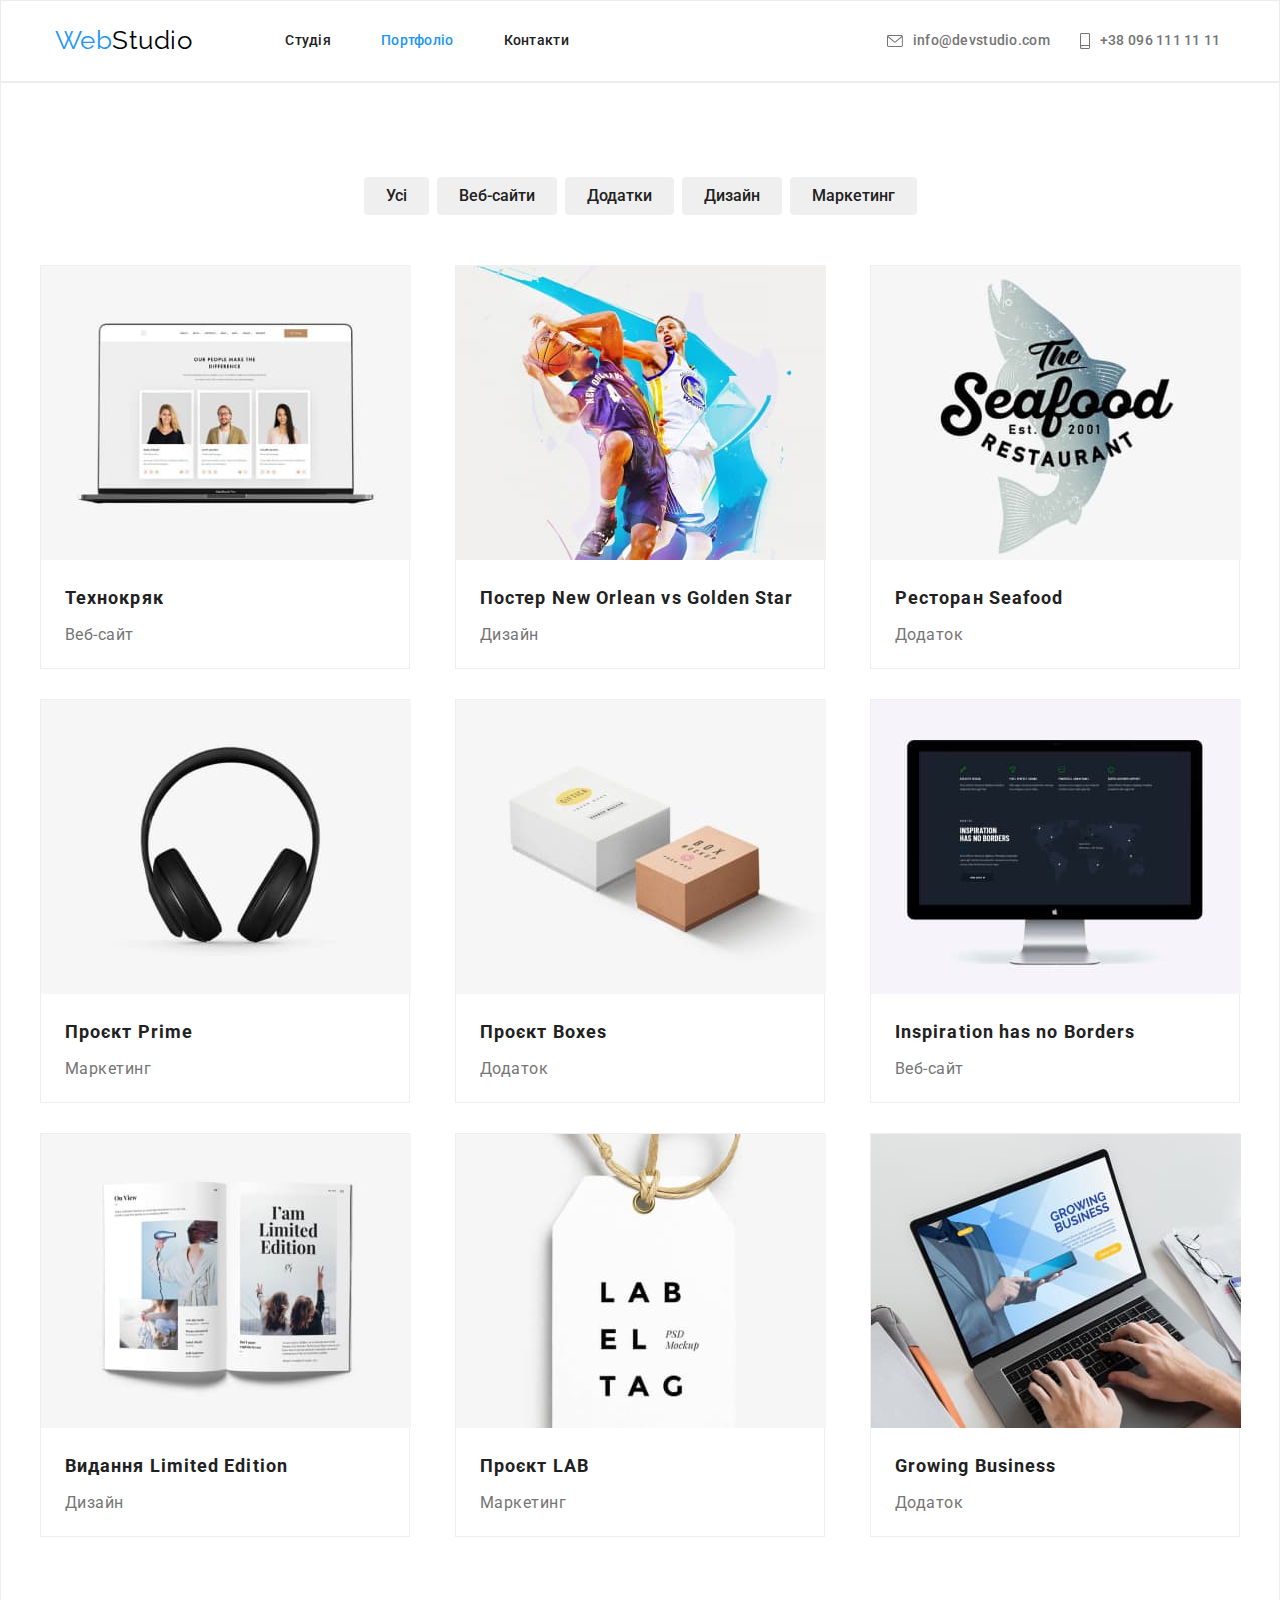
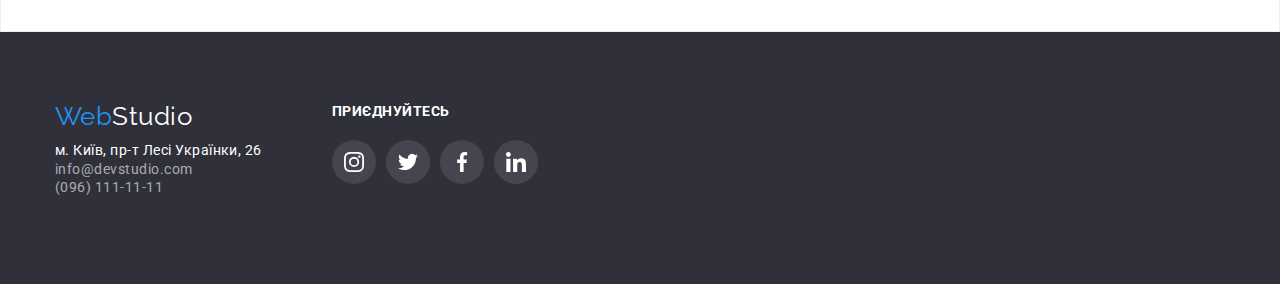
==== commit bd388379: "Виправив div" ====
--- a/portfolio.html
+++ b/portfolio.html
@@ -243,8 +243,8 @@
 
         <div class="social-footer">
           <h3 class="title-footer">Приєднуйтесь</h3>
-          <ul class="footer-social list">
-            <div class="logo-social">
+          <div class="logo-social">
+            <ul class="footer-social list">
               <li>
                 <a class="link-social" href="#">
                   <svg class="icon-social" width="20" height="20">
@@ -273,8 +273,8 @@
                   </svg>
                 </a>
               </li>
-            </div>
-          </ul>
+            </ul>
+          </div>
         </div>
       </div>
     </footer>
--- a/css/styles.css
+++ b/css/styles.css
@@ -33,11 +33,18 @@
   padding: 0;
   margin: 0;
   list-style: none;
+  text-decoration: none;
 }
 
 /* Лого */
 
 .header {
+  display: flex;
+  justify-content: center;
+  align-items: center;
+  max-width: 1600px;
+
+  margin: 0 auto;
   border: 1px solid var(--border-color-header);
 }
 
@@ -47,13 +54,11 @@
   align-items: center;
   width: 100%;
   max-width: 1200px;
-  margin: 0 auto;
+  height: 80px;
   padding: 0 15px;
 }
 
 .logo {
-  padding-top: 24px;
-  padding-bottom: 25px;
   margin-right: 93px;
 
   font-family: var(--font-family-sekondary);
@@ -82,7 +87,7 @@
 
 .nav-site {
   display: flex;
-  padding: 32px 0;
+  padding: 0;
   margin: 0 auto;
 }
 
@@ -119,12 +124,12 @@
   max-width: 1200px;
   padding-top: 32px;
   padding-bottom: 32px;
-  margin: 0 auto;
+  margin: 0 auto 0 318px;
   text-align: center;
 }
 .nav {
   display: flex;
-  gap: 50px;
+  gap: 30px;
 }
 
 .nav-contact {
@@ -134,7 +139,7 @@
 }
 .icon-header {
   margin-right: 10px;
-  margin-left: auto;
+
   fill: currentColor;
 }
 .icon-header:hover {
@@ -142,7 +147,9 @@
 }
 
 .nav .item-header {
-  display: block;
+  display: flex;
+  justify-content: center;
+  align-items: center;
   padding: 32px 0;
   color: var(--text-color);
 
@@ -161,16 +168,14 @@
 /* Hero */
 
 .hero {
-  padding: 0 0 94px 0;
-  text-align: center;
-}
-
-.overlay {
-  max-width: 100%;
-  width: 1600px;
-  height: 600px;
+  display: flex;
+  justify-content: center;
+  align-items: center;
+  max-width: 1600px;
+  min-height: 600px;
   margin-left: auto;
   margin-right: auto;
+  text-align: center;
   background-image: linear-gradient(
       to right,
       rgba(47, 48, 58, 0.4),
@@ -179,16 +184,20 @@
     url('../images/bg-hero.jpg');
   background-repeat: no-repeat;
   background-position: center;
-  background-size: contain;
+  background-size: cover;
+}
+.hero-list {
+  display: block;
+  justify-content: center;
+  align-items: center;
+  padding: 200px auto;
 }
 
 .hero-title {
   max-width: 696px;
-  padding-top: 200px;
-  margin-top: 0;
-  margin-bottom: 30px;
-  margin-left: auto;
-  margin-right: auto;
+
+  margin: 0 auto;
+
   color: var(--color-white);
 
   font-weight: 900;
@@ -203,7 +212,7 @@
 
   min-width: 216px;
   padding: 10px 32px;
-  margin-bottom: 200px;
+  margin-top: 30px;
   margin-left: auto;
   margin-right: auto;
 
@@ -227,7 +236,7 @@
 
 /* Section Переваги */
 .section-benefits {
-  padding: 94px 0;
+  padding-top: 94px;
 }
 
 .container-benefits {
@@ -238,7 +247,6 @@
 }
 .section-title {
   display: flex;
-  padding-bottom: 24px;
   gap: 30px;
 }
 
@@ -312,7 +320,12 @@
 /* Section Наша команда */
 
 .section-team {
+  display: flex;
+  justify-content: center;
+  align-items: center;
+  max-width: 1600px;
   padding: 94px 0;
+  margin: 0 auto;
   text-align: center;
   background-color: var(--background-color-sekondary);
 }
@@ -372,28 +385,25 @@
   line-height: 1.19;
 }
 
-.social-team {
-  display: flex;
-  justify-content: center;
-  align-items: center;
-  width: 206px;
-  height: 44px;
+.social-logo {
+  display: flex;
+  justify-content: center;
+  align-items: center;
   margin-bottom: 30px;
-  gap: 16px;
-}
-
-.social-team {
   margin-left: auto;
   margin-right: auto;
-}
-
-.social-logo {
-  display: flex;
-  justify-content: center;
-  align-items: center;
   width: 206px;
   height: 44px;
   gap: 10px;
+}
+
+.social-team {
+  display: flex;
+  justify-content: center;
+  align-items: center;
+  width: 206px;
+  height: 44px;
+  gap: 16px;
 }
 
 .social-link {
@@ -637,6 +647,7 @@
   width: 370px;
   height: 404px;
   border: 1px solid var(--border-color-portfolio);
+  text-decoration: none;
 }
 
 .portfolio-link:hover,
